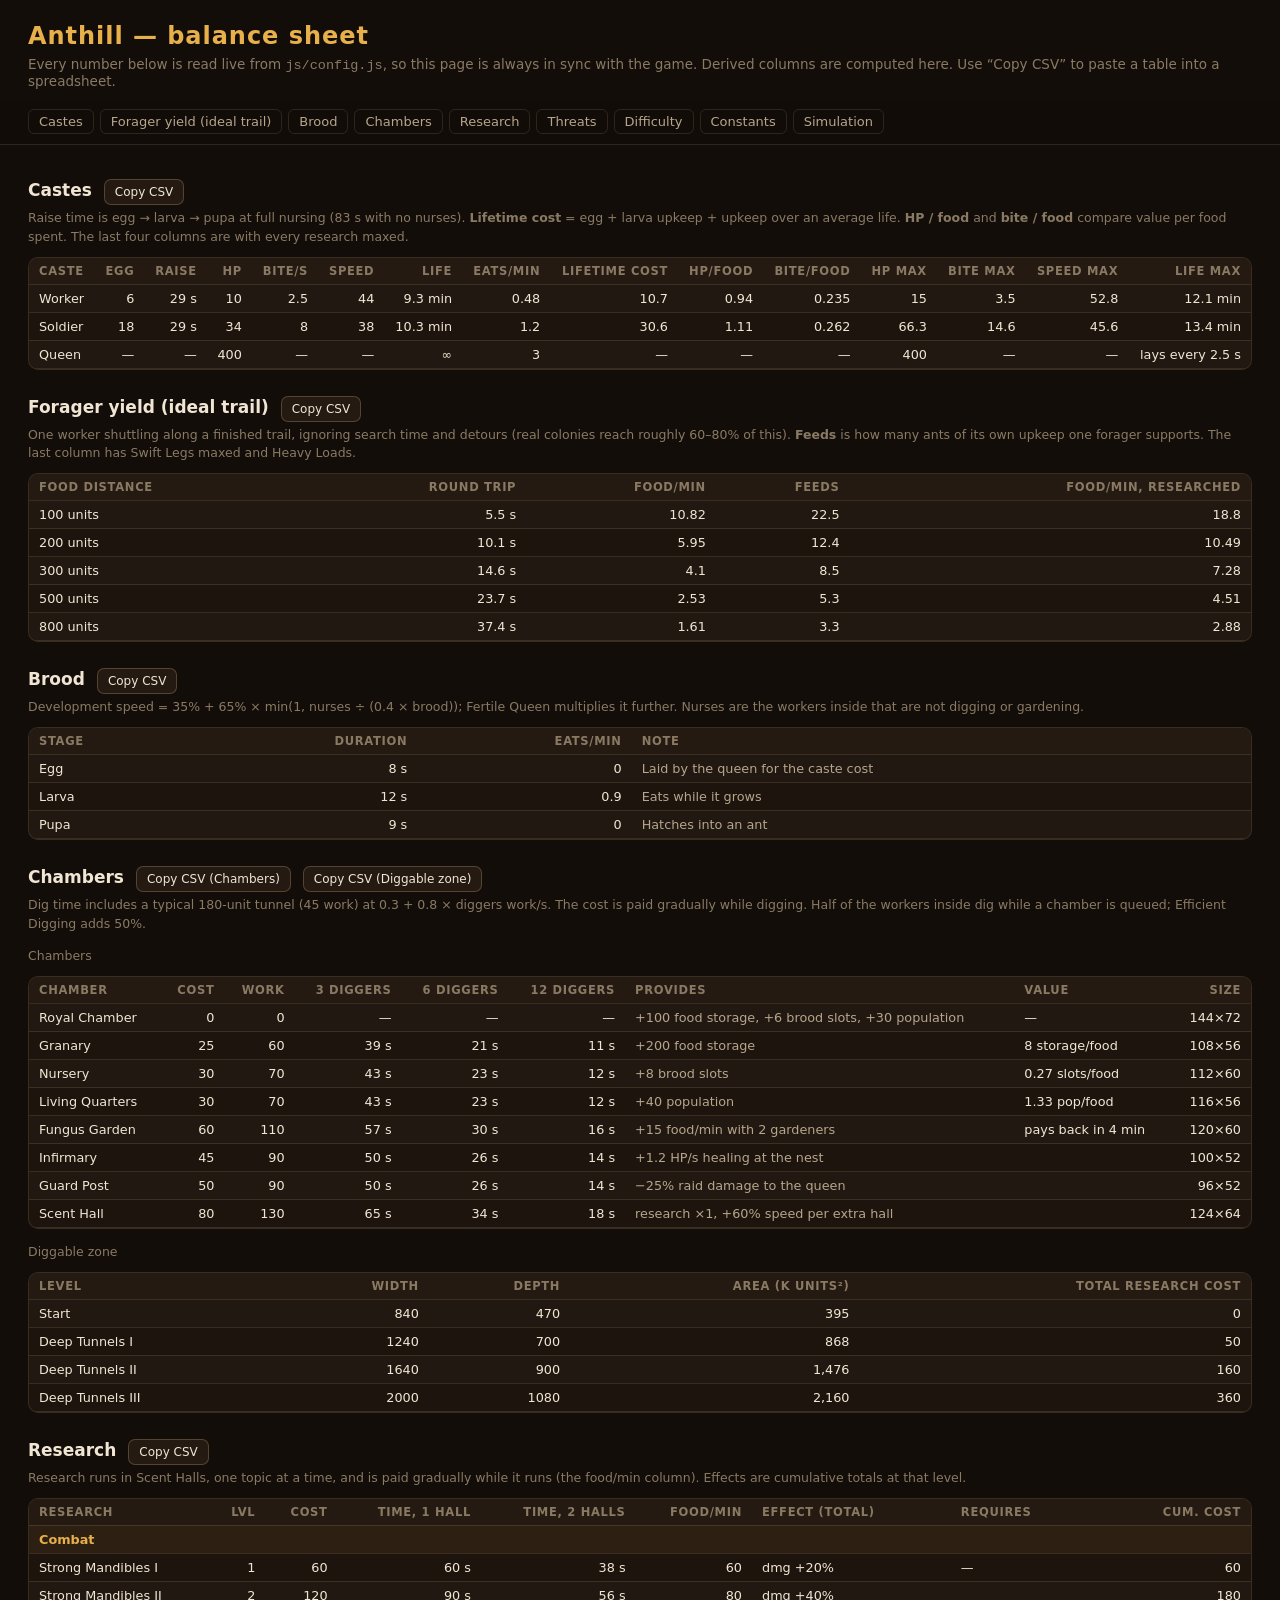
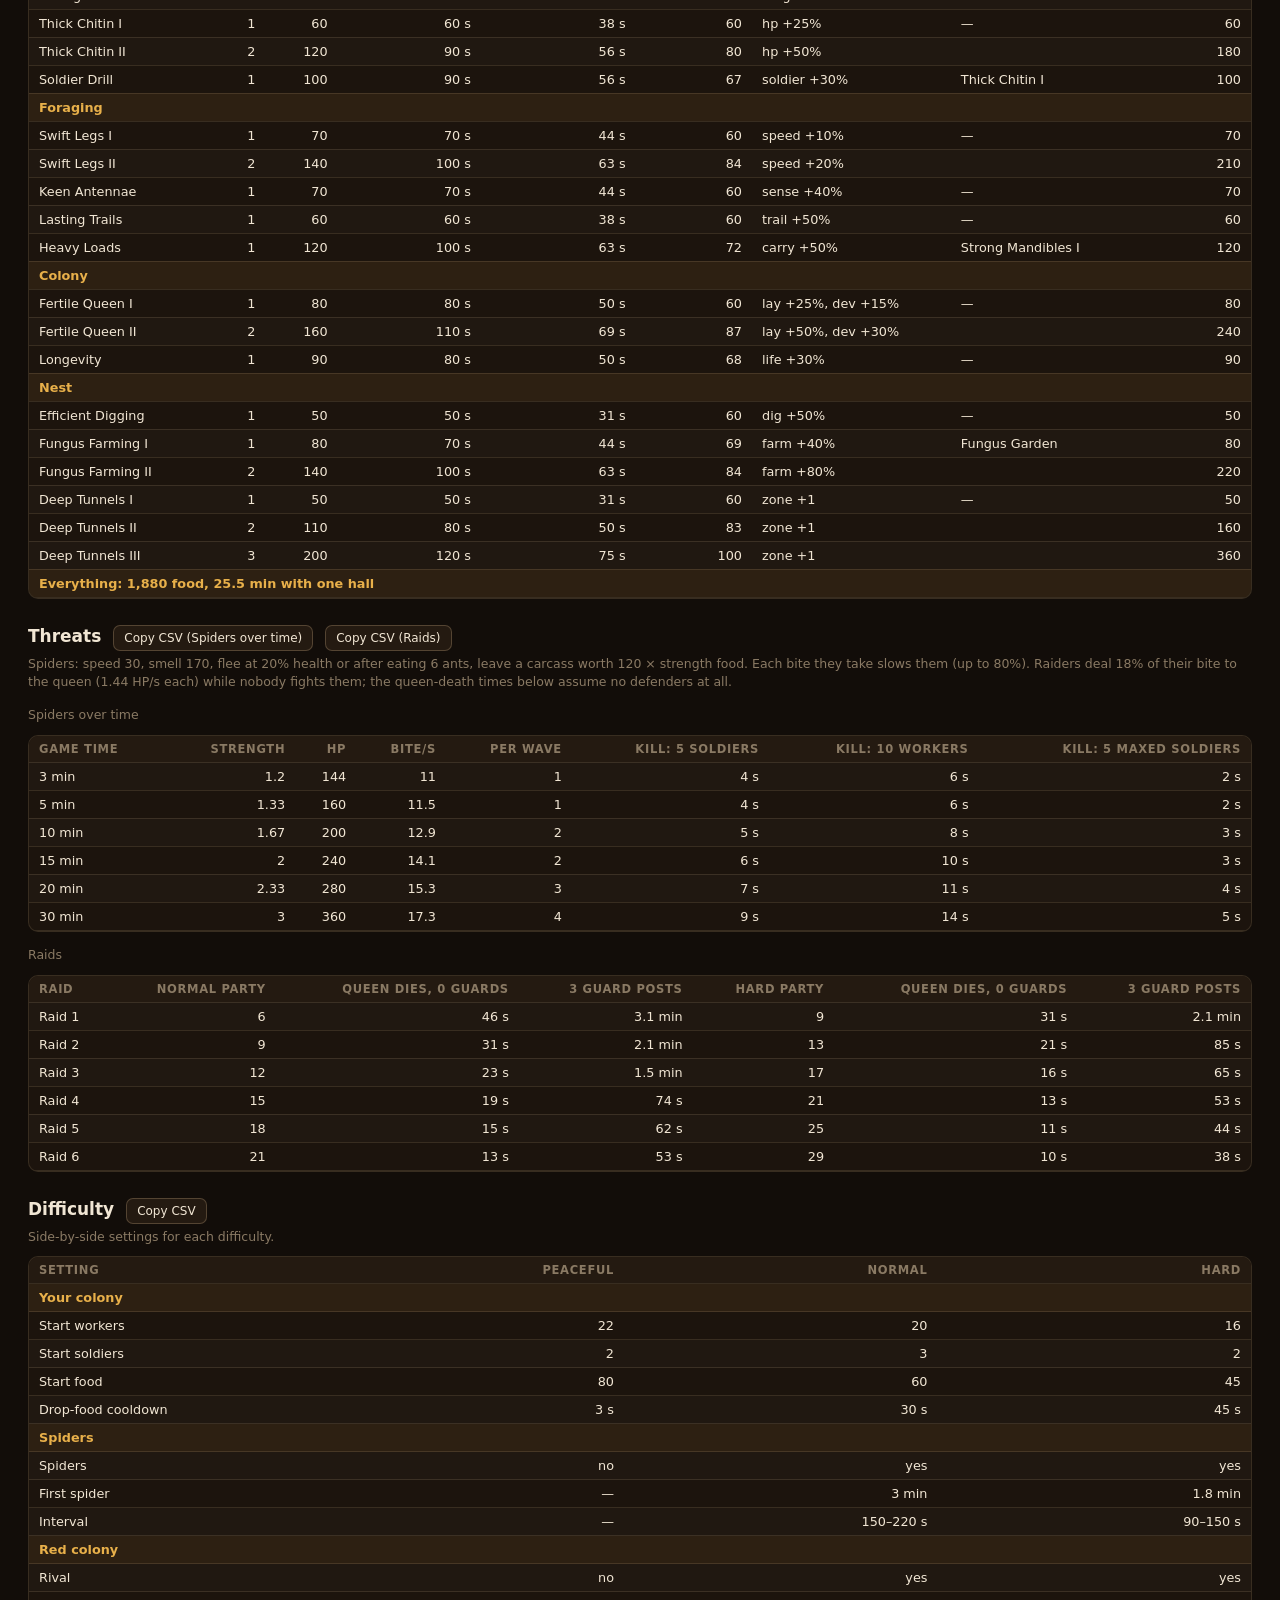
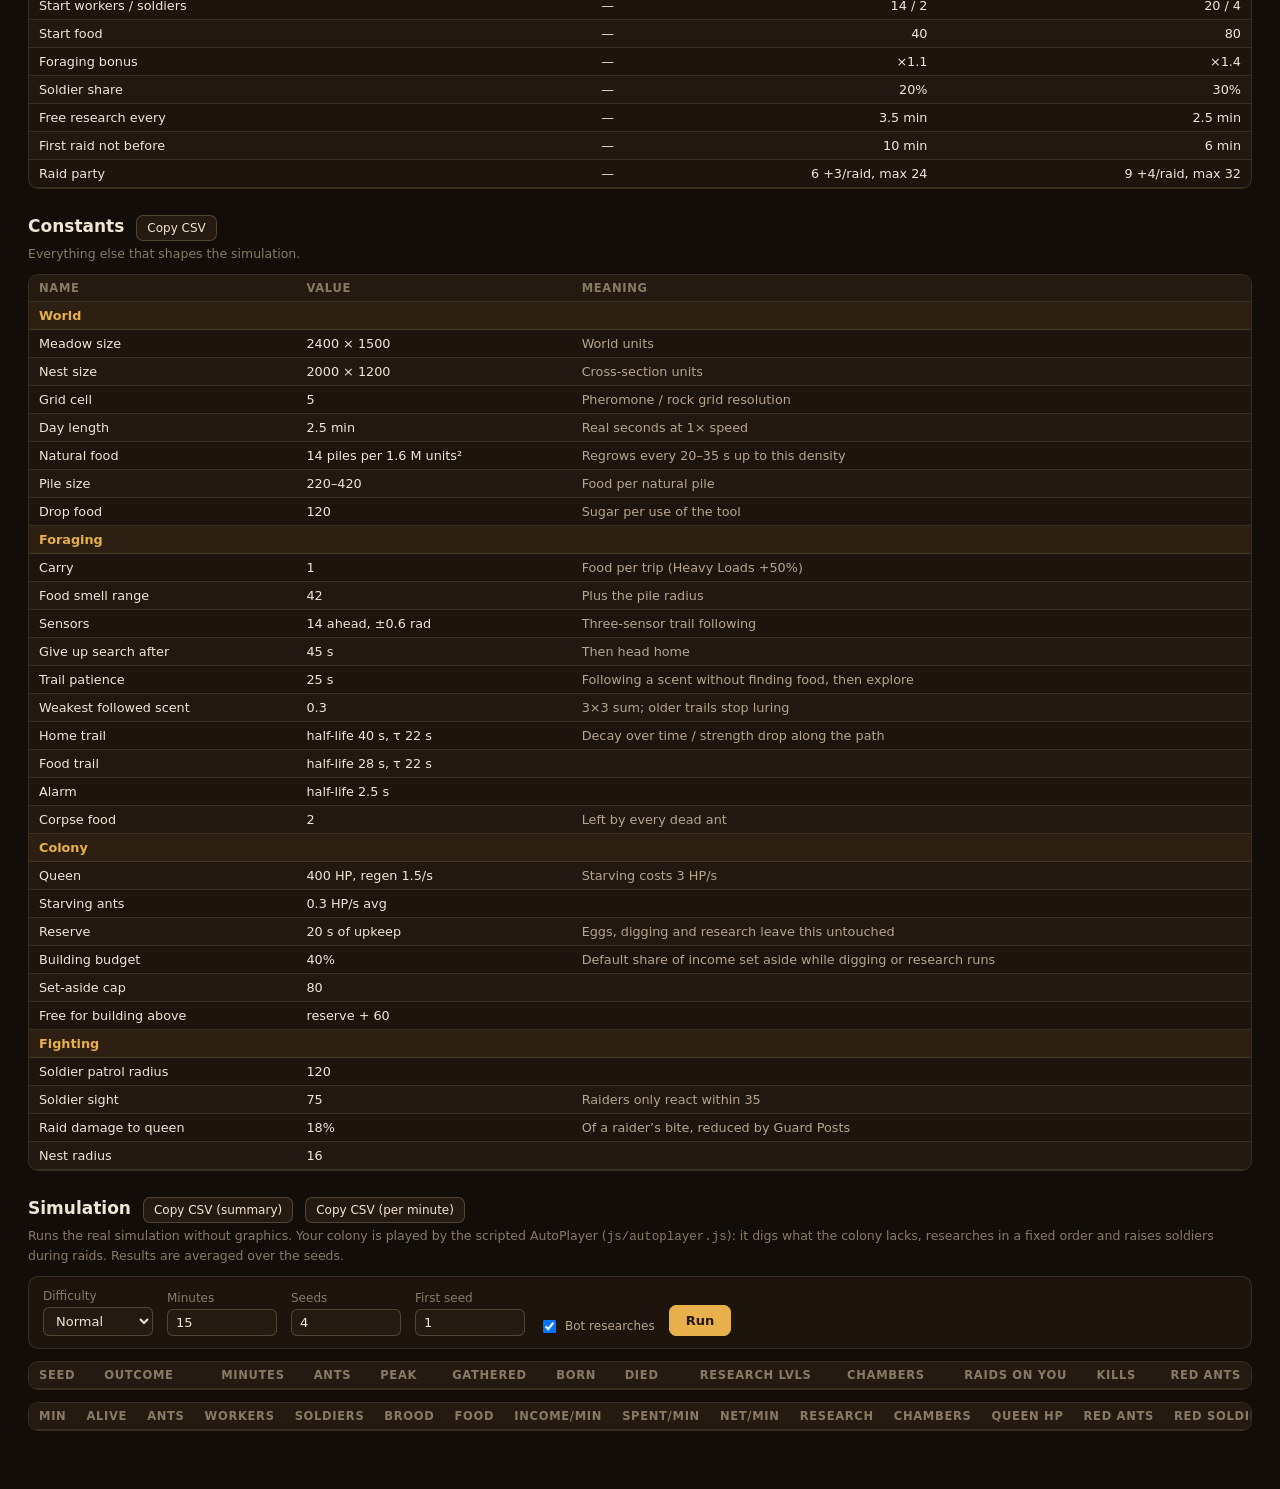
==== balance.html @ 229ab248 "init" ====
<!doctype html>
<html lang="en">
<head>
  <meta charset="utf-8">
  <meta name="viewport" content="width=device-width, initial-scale=1">
  <title>Anthill — Balance sheet</title>
  <style>
    :root {
      --bg: #120d09; --panel: #1c140d; --panel-2: #241a11; --line: rgba(255, 220, 170, 0.12); --line-2: rgba(255, 220, 170, 0.22);
      --text: #f1e6d4; --muted: #b7a58c; --dim: #8a7a64; --amber: #e8b04a; --green: #7fd36b; --red: #ef8a73; --blue: #5aa0ff;
      font-family: system-ui, -apple-system, "Segoe UI", Roboto, sans-serif; color: var(--text);
    }
    * { box-sizing: border-box; }
    body { margin: 0; background: var(--bg); }
    header { padding: 22px 28px 10px; }
    h1 { margin: 0; font-size: 24px; color: var(--amber); letter-spacing: 0.04em; }
    header p { margin: 6px 0 0; color: var(--dim); font-size: 13.5px; }
    nav { position: sticky; top: 0; z-index: 2; display: flex; flex-wrap: wrap; gap: 6px; padding: 10px 28px; background: rgba(18, 13, 9, 0.95); border-bottom: 1px solid var(--line); }
    nav a { color: var(--muted); text-decoration: none; font-size: 13px; padding: 4px 10px; border-radius: 6px; border: 1px solid var(--line); }
    nav a:hover { color: var(--amber); border-color: var(--amber); }
    main { padding: 8px 28px 60px; max-width: 1500px; }
    section { margin-top: 26px; }
    .sec-head { display: flex; align-items: baseline; gap: 12px; }
    h2 { margin: 0; font-size: 17px; color: var(--text); }
    .note { color: var(--dim); font-size: 12.5px; margin: 4px 0 10px; line-height: 1.5; }
    button { font: inherit; color: inherit; cursor: pointer; background: var(--panel-2); border: 1px solid var(--line-2); border-radius: 7px; padding: 5px 10px; font-size: 12px; }
    button:hover { border-color: var(--amber); }
    button.primary { background: var(--amber); color: #23170c; border-color: var(--amber); font-weight: 700; padding: 7px 16px; font-size: 13px; }
    .scroll { overflow-x: auto; border: 1px solid var(--line); border-radius: 10px; background: var(--panel); }
    table { border-collapse: collapse; width: 100%; font-size: 12.8px; }
    th, td { padding: 6px 10px; border-bottom: 1px solid var(--line); text-align: right; white-space: nowrap; font-variant-numeric: tabular-nums; }
    th { position: sticky; top: 0; background: var(--panel-2); color: var(--dim); font-weight: 600; font-size: 11.5px; text-transform: uppercase; letter-spacing: 0.06em; }
    th:first-child, td:first-child, td.l, th.l { text-align: left; }
    td.wrap { white-space: normal; min-width: 220px; text-align: left; color: var(--muted); }
    tr:nth-child(even) td { background: rgba(255, 255, 255, 0.015); }
    tr:hover td { background: rgba(232, 176, 74, 0.06); }
    tr.group td { background: rgba(232, 176, 74, 0.08); color: var(--amber); font-weight: 600; text-align: left; }
    .up { color: var(--green); } .down { color: var(--red); } .muted { color: var(--dim); }
    .controls { display: flex; flex-wrap: wrap; gap: 14px; align-items: end; padding: 12px 14px; border: 1px solid var(--line); border-radius: 10px; background: var(--panel); margin-bottom: 12px; }
    .controls label { display: flex; flex-direction: column; gap: 4px; font-size: 12px; color: var(--dim); }
    .controls select, .controls input { background: var(--panel-2); color: var(--text); border: 1px solid var(--line-2); border-radius: 6px; padding: 5px 8px; font: inherit; font-size: 13px; width: 110px; }
    .controls .check { flex-direction: row; align-items: center; gap: 6px; color: var(--muted); }
    .controls .check input { width: auto; }
    #sim-status { color: var(--muted); font-size: 13px; }
    .two { display: grid; grid-template-columns: 1fr 1fr; gap: 14px; }
    @media (max-width: 1000px) { .two { grid-template-columns: 1fr; } main, header, nav { padding-left: 14px; padding-right: 14px; } }
  </style>
</head>
<body>
<header>
  <h1>Anthill — balance sheet</h1>
  <p>Every number below is read live from <code>js/config.js</code>, so this page is always in sync with the game. Derived columns are computed here. Use “Copy CSV” to paste a table into a spreadsheet.</p>
</header>
<nav id="nav"></nav>
<main id="main">
  <section id="sim">
    <div class="sec-head"><h2>Simulation</h2><button data-csv="sim-summary">Copy CSV (summary)</button><button data-csv="sim-minutes">Copy CSV (per minute)</button></div>
    <p class="note">Runs the real simulation without graphics. Your colony is played by the scripted AutoPlayer (<code>js/autoplayer.js</code>): it digs what the colony lacks, researches in a fixed order and raises soldiers during raids. Results are averaged over the seeds.</p>
    <div class="controls">
      <label>Difficulty <select id="sim-diff"></select></label>
      <label>Minutes <input id="sim-min" type="number" min="1" max="60" value="15"></label>
      <label>Seeds <input id="sim-seeds" type="number" min="1" max="20" value="4"></label>
      <label>First seed <input id="sim-seed0" type="number" value="1"></label>
      <label class="check"><input id="sim-research" type="checkbox" checked> Bot researches</label>
      <button id="sim-run" class="primary">Run</button>
      <span id="sim-status"></span>
    </div>
    <div class="scroll"><table id="sim-summary"></table></div>
    <div class="scroll" style="margin-top:12px"><table id="sim-minutes"></table></div>
  </section>
</main>

<script src="js/util.js"></script>
<script src="js/config.js"></script>
<script src="js/world.js"></script>
<script src="js/ant.js"></script>
<script src="js/spider.js"></script>
<script src="js/nest.js"></script>
<script src="js/colony.js"></script>
<script src="js/autoplayer.js"></script>
<script src="js/balance.js"></script>
</body>
</html>
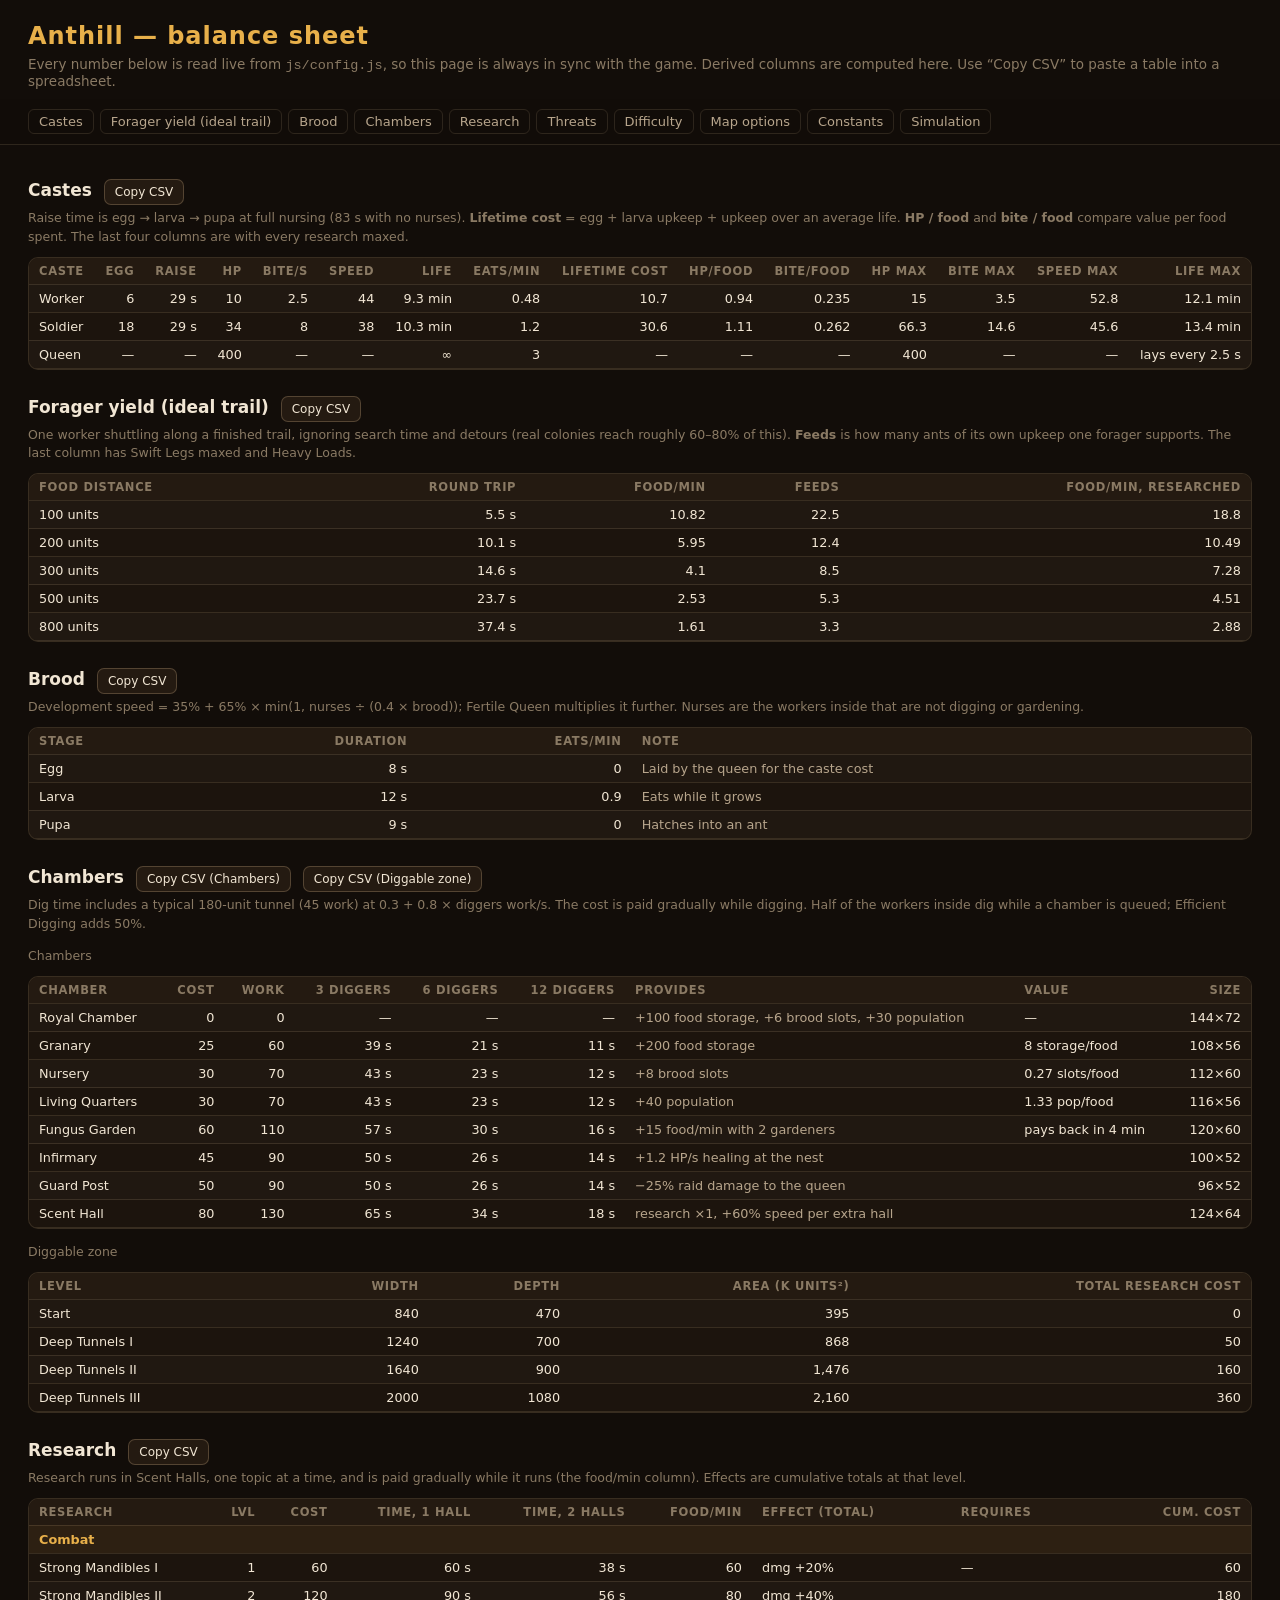
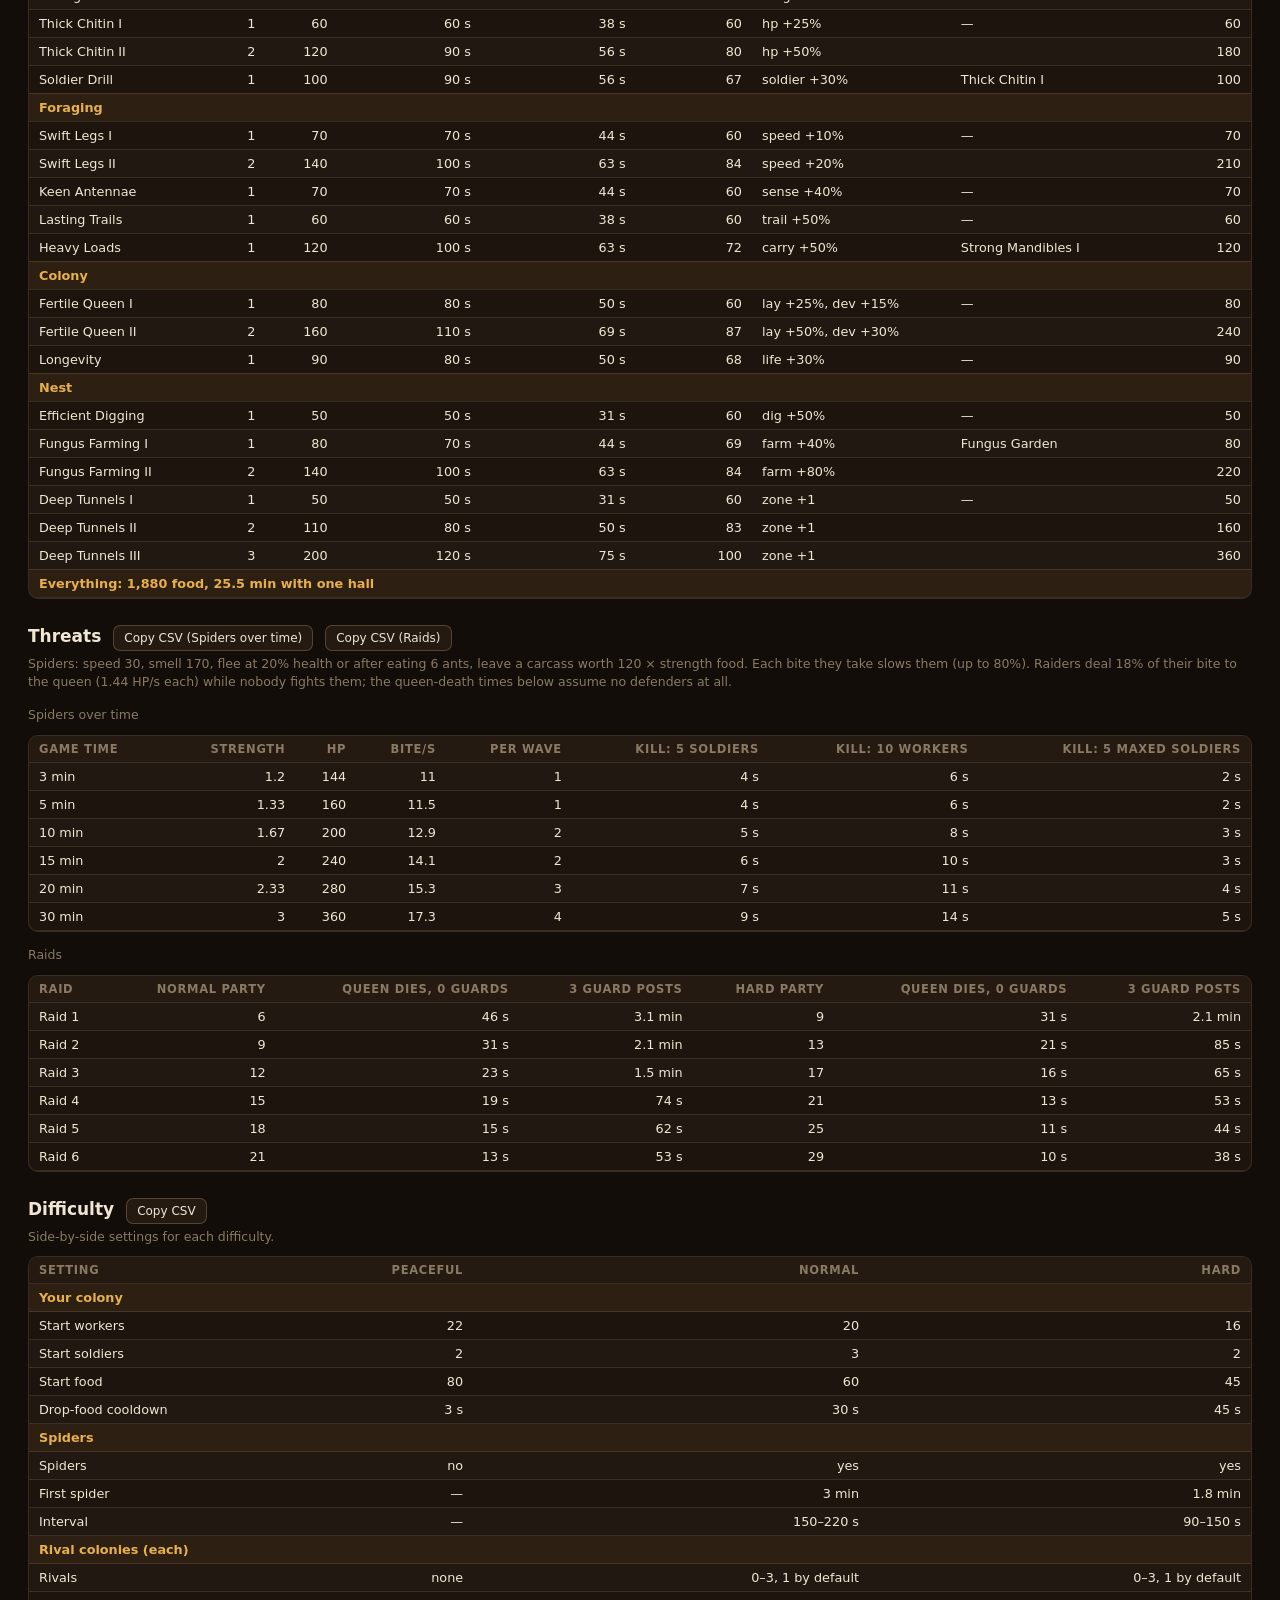
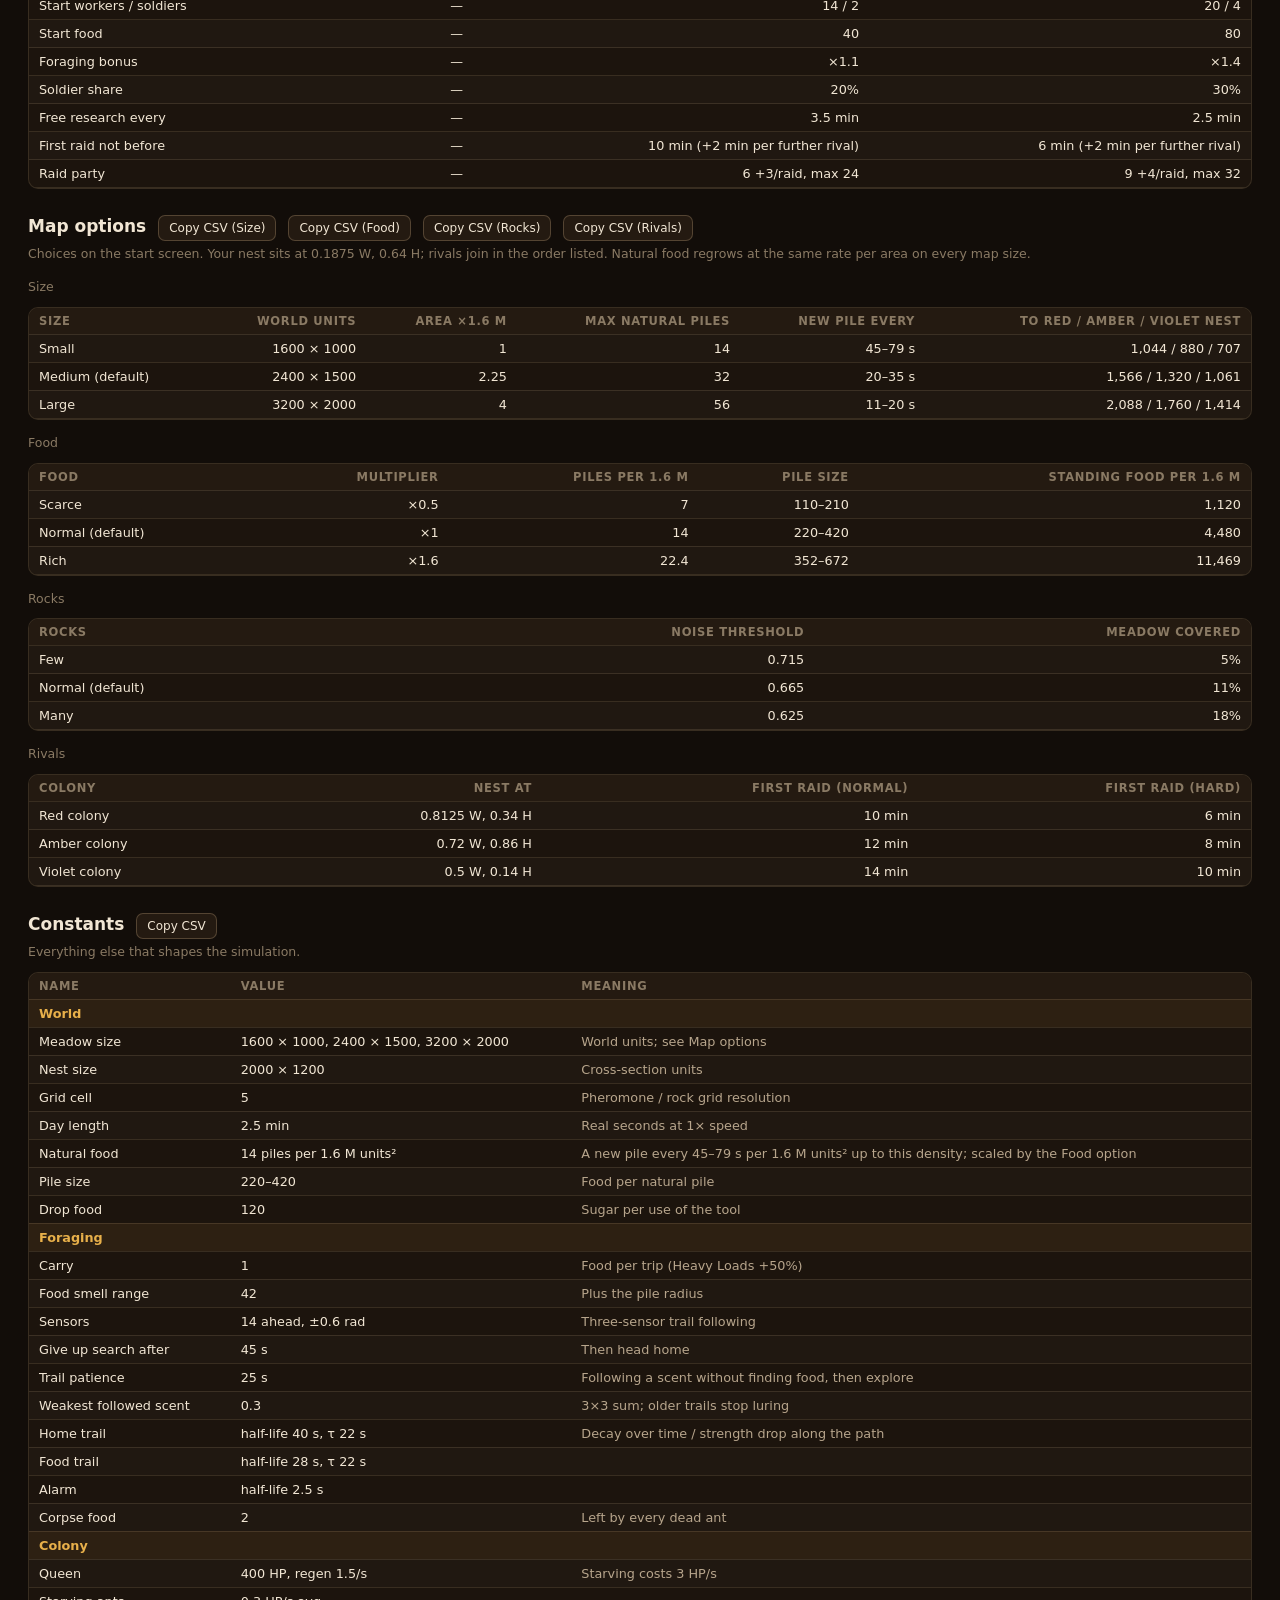
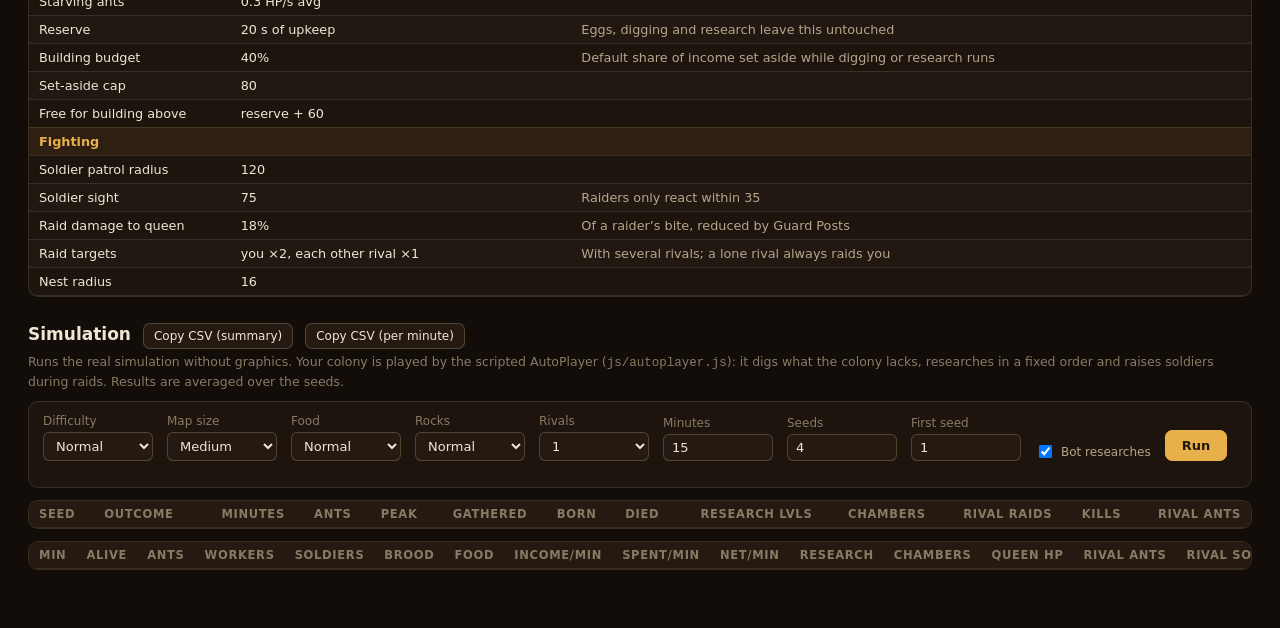
==== commit 35202791: "add settings screen" ====
--- a/balance.html
+++ b/balance.html
@@ -4,6 +4,9 @@
   <meta charset="utf-8">
   <meta name="viewport" content="width=device-width, initial-scale=1">
   <title>Anthill — Balance sheet</title>
+  <link rel="icon" href="favicon.svg" type="image/svg+xml">
+  <link rel="apple-touch-icon" href="apple-touch-icon.png">
+  <meta name="theme-color" content="#1b130c">
   <style>
     :root {
       --bg: #120d09; --panel: #1c140d; --panel-2: #241a11; --line: rgba(255, 220, 170, 0.12); --line-2: rgba(255, 220, 170, 0.22);
@@ -58,6 +61,10 @@
     <p class="note">Runs the real simulation without graphics. Your colony is played by the scripted AutoPlayer (<code>js/autoplayer.js</code>): it digs what the colony lacks, researches in a fixed order and raises soldiers during raids. Results are averaged over the seeds.</p>
     <div class="controls">
       <label>Difficulty <select id="sim-diff"></select></label>
+      <label>Map size <select id="sim-size"></select></label>
+      <label>Food <select id="sim-food"></select></label>
+      <label>Rocks <select id="sim-rocks"></select></label>
+      <label>Rivals <select id="sim-rivals"></select></label>
       <label>Minutes <input id="sim-min" type="number" min="1" max="60" value="15"></label>
       <label>Seeds <input id="sim-seeds" type="number" min="1" max="20" value="4"></label>
       <label>First seed <input id="sim-seed0" type="number" value="1"></label>
